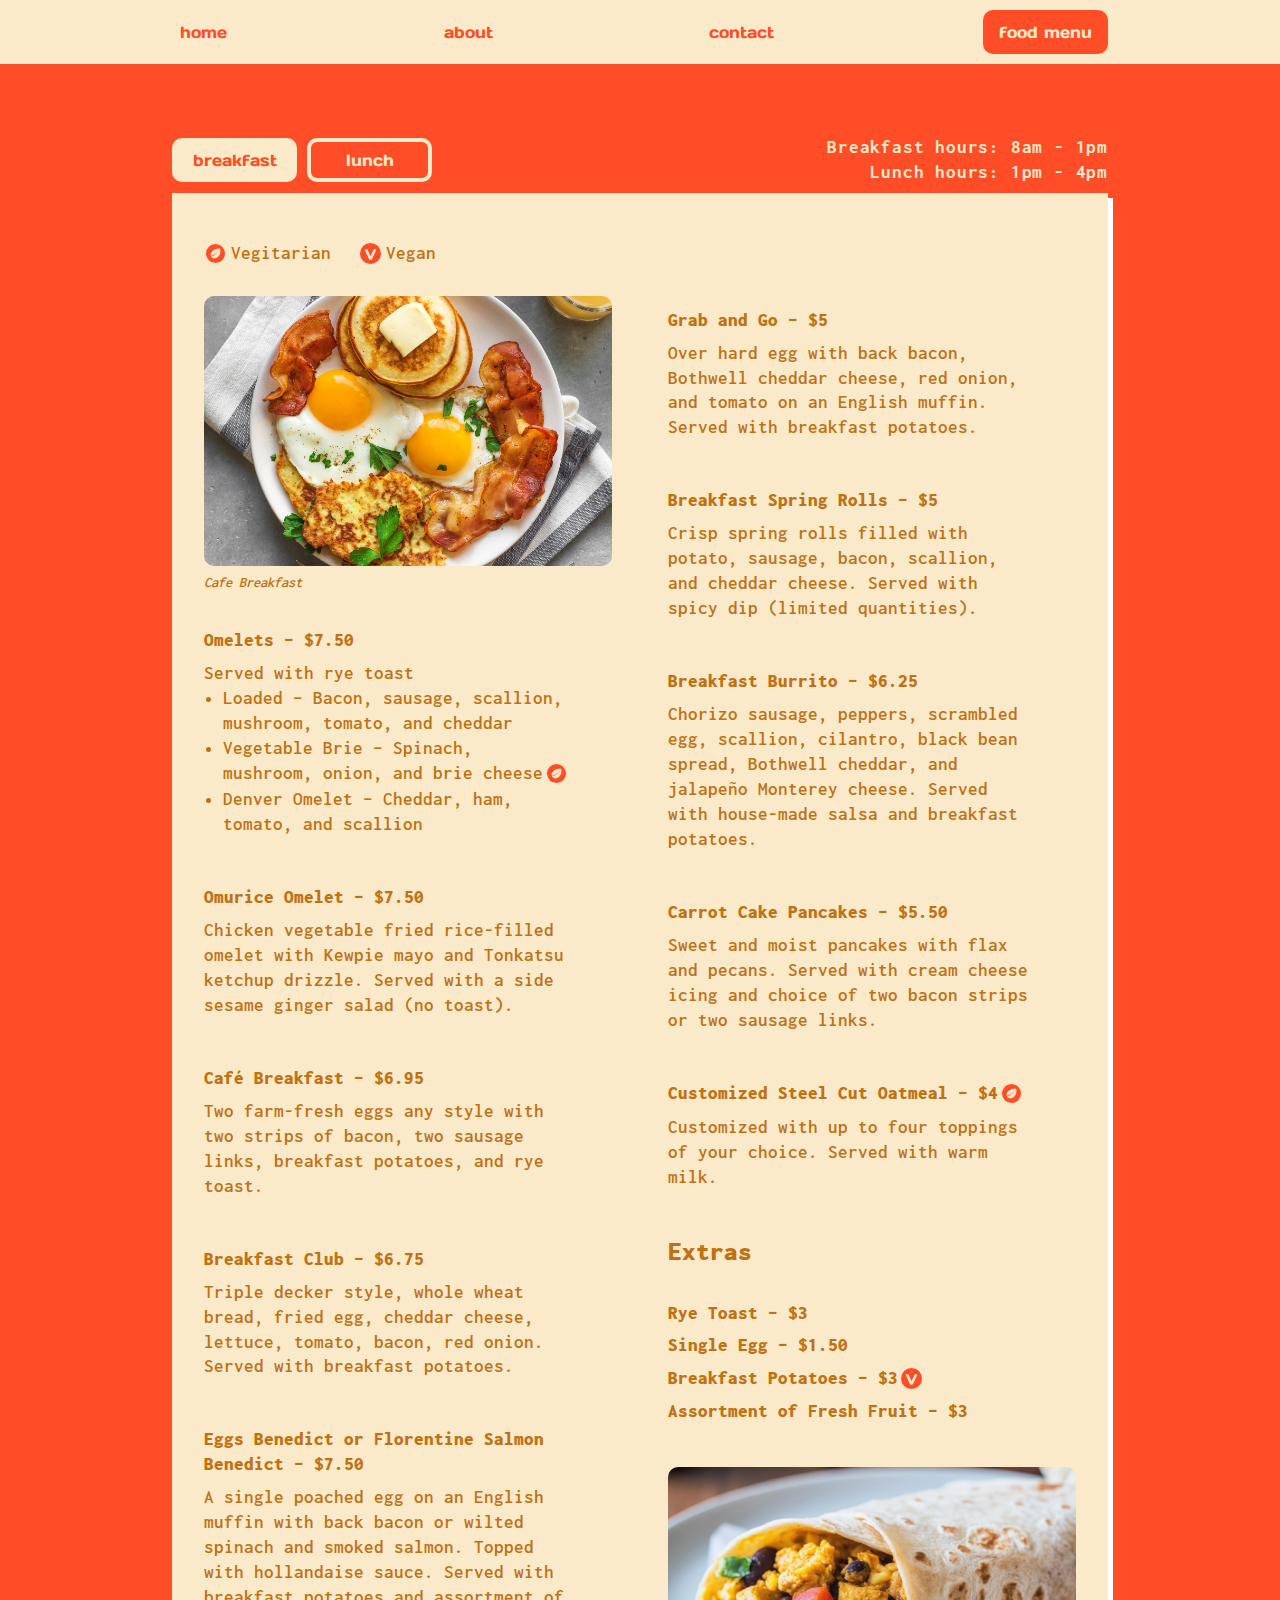
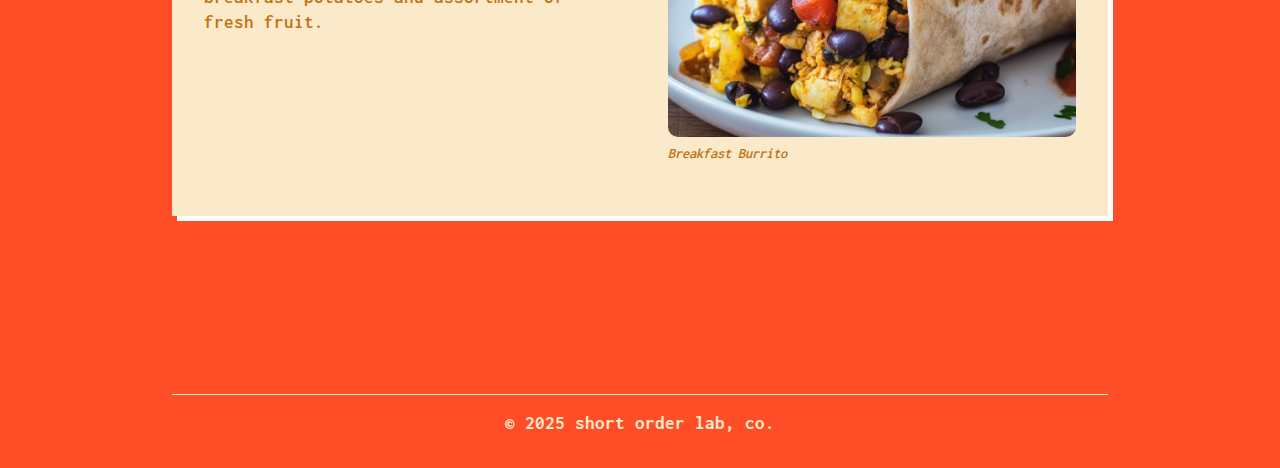
==== menu.html @ eeb4dd01 "init" ====
<!DOCTYPE html>
<html lang="en">
<head>
    <meta charset="UTF-8">
    <meta name="viewport" content="width=device-width, initial-scale=1.0">

    <title>Menu</title>

    <!-- favicon -->
    <link rel="icon" type="image/x-icon" href="images/favicon.png">

    <!-- google font -->
    <link rel="preconnect" href="https://fonts.googleapis.com">
    <link rel="preconnect" href="https://fonts.gstatic.com" crossorigin>
    <link href="https://fonts.googleapis.com/css2?family=Days+One&family=Inconsolata:wght@200..900&display=swap" rel="stylesheet">

    <!-- bootstrap and CSS link -->
    <link href="https://cdn.jsdelivr.net/npm/bootstrap@5.3.3/dist/css/bootstrap.min.css" rel="stylesheet" integrity="sha384-QWTKZyjpPEjISv5WaRU9OFeRpok6YctnYmDr5pNlyT2bRjXh0JMhjY6hW+ALEwIH" crossorigin="anonymous">
    <link href="style.css" rel="stylesheet">
    
</head>
<body class="alt-orange">
    
    <!-- navigation -->
    <nav class="navbar navbar-expand-md bg-body-tertiary fixed-top">
        <div class="container">
            
            <button class="navbar-toggler" type="button" data-bs-toggle="offcanvas" data-bs-target="#offcanvasNavbar" aria-controls="offcanvasNavbar" aria-label="Toggle navigation">
            <span class="navbar-toggler-icon"></span>
            </button>
            <div class="offcanvas offcanvas-start" tabindex="-1" id="offcanvasNavbar" aria-labelledby="offcanvasNavbarLabel">
                <div class="offcanvas-header">
                    <a type="button" class="btn btn-outline- food-btn-sm cust-active" href="menu.html">food menu</a>
                    <button type="button" class="btn-close me-1" data-bs-dismiss="offcanvas" aria-label="Close"></button>
                </div>
                <!-- had to use some javascript on the nav links since 'home' and 'about' are now on the same page. -->
                <div class="offcanvas-body">
                    <ul class="navbar-nav justify-content-between flex-grow-1 align-items-md-center ms-3 ms-md-0 navbar-offcanvas-custom">
                        <li class="nav-item">
                            <a class="nav-link" id="nav-home" aria-current="page" href="index.html">home</a>
                        </li>
                        <li class="nav-item pt-2 pt-md-0">
                            <a class="nav-link" id="nav-about" href="index.html#about">about</a>
                        </li>
                        <li class="nav-item pt-2 pt-md-0">
                            <a class="nav-link" href="contact.html">contact</a>
                        </li>
                        <li class="nav-item pt-2 pt-md-0">
                            <a type="button" class="btn btn-outline- food-btn-md cust-active" href="menu.html">food menu</a>
                        </li>
                    </ul>
                </div>
            </div>
            <a type="button" class="btn btn-outline- food-btn-sm cust-active" href="menu.html">food menu</a>
        </div>
    </nav>

    <!-- food menu -->
    <main class="container">

        <!-- hours / menu toggler -->
        <section class="menu-nav mb-3 mb-md-2">
            <div class="row align-items-center">

                <!-- hours -->
                <div class="col-12 col-md-6 order-md-2 mb-3 mb-md-0 text-md-end">
                    <p class="hours">Breakfast hours: 8am - 1pm</p>
                    <p class="hours">Lunch hours: 1pm - 4pm</p>
                </div>
                <!-- togglers - just using some basic js here to turn breakfast and lunch section on and off -->
                <div class="col-12 col-md-6">
                    <button onclick="switchMenu('break');" class="btn btn-outline- btn-beige active me-1" id="break-button">breakfast</button>
                    <button onclick="switchMenu('lunch');" class="btn btn-outline- btn-beige" id="lunch-button">lunch</button>
                </div>
    
            </div>
        </section>

        <!-- breakfast menu -->
        <section class="menu b-shadow px-3 py-5" id="breakfast">

            <!-- icon legend -->
            <div class="row mb-4">
                <div class="col">
                    <div class="px-3 p-alt d-flex justify-content-start gap-1">
                        <span><img class="m-l-icon" src="images/func-vegi.svg" alt="Vegitarian icon"></span>
                        <span class="m-legend me-4">Vegitarian</span>
                        <span><img class="m-l-icon" src="images/func-vegan.svg" alt="Vegan icon"></span>
                        <span class="m-legend">Vegan</span>
                    </div>
                </div>
            </div>

            <!-- menu items -->
            <div class="row row-cols-2 d-flex flex-column m-row-b row-gap-3">

                <div class="col-12 col-md-6">
                    <div class="con-content-fill px-3 py-1">
                        <img class="m-img mb-2" src="images/media-b-cafe.jpg" alt="A cafe breakfast.">
                        <p class="p-alt m-img-p"><em>Cafe Breakfast</em></p>
                    </div>
                </div>

                <div class="col-12 col-md-6">
                    <div class="p-3 m-text">
                        <p class="p-alt p-m-title pb-2">Omelets – $7.50</p>
                        <p class="p-alt p-m-body">Served with rye toast</p>
                        <ul class="p-alt p-m-body m-p-list">
                            <li>Loaded – Bacon, sausage, scallion, mushroom, tomato, and cheddar</li>
                            <li>Vegetable Brie – Spinach, mushroom, onion, and brie cheese<span><img class="m-icon" src="images/func-vegi.svg" alt="Vegitarian icon"></span></li>
                            <li>Denver Omelet – Cheddar, ham, tomato, and scallion</li>
                        </ul>
                    </div>
                </div>

                <div class="col-12 col-md-6">
                    <div class="p-3 m-text">
                        <p class="p-alt p-m-title pb-2">Omurice Omelet – $7.50</p>
                        <p class="p-alt p-m-body">Chicken vegetable fried rice-filled omelet with Kewpie mayo and Tonkatsu ketchup drizzle. Served with a side sesame ginger salad (no toast).</p>
                    </div>
                </div>

                <div class="col-12 col-md-6">
                    <div class="p-3 m-text">
                        <p class="p-alt p-m-title pb-2">Café Breakfast – $6.95</p>
                        <p class="p-alt p-m-body">Two farm-fresh eggs any style with two strips of bacon, two sausage links, breakfast potatoes, and rye toast.</p>
                    </div>
                </div>

                <div class="col-12 col-md-6">
                    <div class="p-3 m-text">
                        <p class="p-alt p-m-title pb-2">Breakfast Club – $6.75</p>
                        <p class="p-alt p-m-body">Triple decker style, whole wheat bread, fried egg, cheddar cheese, lettuce, tomato, bacon, red onion. Served with breakfast potatoes.</p>
                    </div>
                </div>

                <div class="col-12 col-md-6">
                    <div class="p-3 m-text">
                        <p class="p-alt p-m-title pb-2">Eggs Benedict or Florentine Salmon Benedict – $7.50</p>
                        <p class="p-alt p-m-body">A single poached egg on an English muffin with back bacon or wilted spinach and smoked salmon. Topped with hollandaise sauce. Served with breakfast potatoes and assortment of fresh fruit.</p>
                    </div>
                </div>

                <div class="col-12 col-md-6">
                    <div class="p-3 m-text">
                        <p class="p-alt p-m-title pb-2">Grab and Go – $5</p>
                        <p class="p-alt p-m-body">Over hard egg with back bacon, Bothwell cheddar cheese, red onion, and tomato on an English muffin. Served with breakfast potatoes.</p>
                    </div>
                </div>

                <div class="col-12 col-md-6">
                    <div class="p-3 m-text">
                        <p class="p-alt p-m-title pb-2">Breakfast Spring Rolls – $5</p>
                        <p class="p-alt p-m-body">Crisp spring rolls filled with potato, sausage, bacon, scallion, and cheddar cheese. Served with spicy dip (limited quantities).</p>
                    </div>
                </div>

                <div class="col-12 col-md-6">
                    <div class="p-3 m-text">
                        <p class="p-alt p-m-title pb-2">Breakfast Burrito – $6.25</p>
                        <p class="p-alt p-m-body">Chorizo sausage, peppers, scrambled egg, scallion, cilantro, black bean spread, Bothwell cheddar, and jalapeño Monterey cheese. Served with house-made salsa and breakfast potatoes.</p>
                    </div>
                </div>

                <div class="col-12 col-md-6">
                    <div class="p-3 m-text">
                        <p class="p-alt p-m-title pb-2">Carrot Cake Pancakes – $5.50</p>
                        <p class="p-alt p-m-body">Sweet and moist pancakes with flax and pecans. Served with cream cheese icing and choice of two bacon strips or two sausage links.</p>
                    </div>
                </div>

                <div class="col-12 col-md-6">
                    <div class="p-3 m-text">
                        <p class="p-alt p-m-title pb-2">Customized Steel Cut Oatmeal – $4<span><img class="m-icon" src="images/func-vegi.svg" alt="Vegitarian icon"></span></p>
                        <p class="p-alt p-m-body">Customized with up to four toppings of your choice. Served with warm milk.</p>
                    </div>
                </div>

                <div class="col-12 col-md-6">
                    <div class="p-3 m-text pb-0">
                        <h3 class="m-h">Extras</h3>
                    </div>
                </div>

                <div class="col-12 col-md-6">
                    <div class="p-3 m-text">
                        <p class="p-alt p-m-title m-text-extras pb-1">Rye Toast – $3<br>Single Egg – $1.50<br>Breakfast Potatoes – $3<span><img class="m-icon" src="images/func-vegan.svg" alt="Vegan icon"></span><br>Assortment of Fresh Fruit – $3</p>
                    </div>
                </div>

                <div class="col-12 col-md-6">
                    <div class="con-content-fill px-3 py-1">
                        <img class="m-img mb-2" src="images/media-b-burrito.jpg" alt="A breakfast burrito.">
                        <p class="p-alt m-img-p"><em>Breakfast Burrito</em></p>
                    </div>
                </div>

            </div>

        </section>

        <!-- lunch menu -->
        <section class="menu b-shadow px-3 py-5 menu-disabled" id="lunch">

            <!-- icon legend -->
            <div class="row mb-4">
                <div class="col">
                    <div class="px-3 p-alt d-flex justify-content-start gap-1">
                        <span><img class="m-l-icon" src="images/func-vegi.svg" alt="Vegitarian icon"></span>
                        <span class="m-legend me-4">Vegitarian</span>
                        <span><img class="m-l-icon" src="images/func-vegan.svg" alt="Vegan icon"></span>
                        <span class="m-legend">Vegan</span>
                    </div>
                </div>
            </div>
            <div class="row row-cols-2 d-flex flex-column m-row-l row-gap-3">

                <div class="col-12 col-md-6">
                    <div class="con-content-fill px-3 py-1">
                        <img class="m-img mb-2" src="images/media-l-burger.jpg" alt="A gourmet burger.">
                        <p class="p-alt m-img-p"><em>The 504 Burger</em></p>
                    </div>
                </div>

                <div class="col-12 col-md-6">
                    <div class="p-3 m-text">
                        <p class="p-alt p-m-title pb-2">Lunch Special – $9</p>
                        <p class="p-alt p-m-body">Ask about today’s feature. Subject to availability.</p>
                    </div>
                </div>

                <div class="col-12 col-md-6">
                    <div class="p-3 m-text pb-0">
                        <h3 class="m-h">Salads</h3>
                    </div>
                </div>

                <div class="col-12 col-md-6">
                    <div class="p-3 m-text">
                        <p class="p-alt p-m-title pb-2">Santa Fe Caesar – $6</p>
                        <p class="p-alt p-m-body">Crisp romaine with Mexican-inspired dressing, grated parmesan, and tortilla crisps. Add warmed grilled chicken for $3.</p>
                    </div>
                </div>

                <div class="col-12 col-md-6">
                    <div class="p-3 m-text pb-0">
                        <h3 class="m-h">Lunch Plates</h3>
                    </div>
                </div>

                <div class="col-12 col-md-6">
                    <div class="p-3 m-text">
                        <p class="p-alt p-m-title pb-2">Clubhouse Sandwich – $10</p>
                        <p class="p-alt p-m-body">House-roasted turkey breast, bacon, vine ripened tomatoes, and shaved lettuce. Served on toasted whole wheat.</p>
                    </div>
                </div>

                <div class="col-12 col-md-6">
                    <div class="p-3 m-text">
                        <p class="p-alt p-m-title pb-2">Rueben – $9.50</p>
                        <p class="p-alt p-m-body">Corned beef, sauerkraut, dressing, and Bothwell Swiss cheese. Choice of open-faced or closed.</p>
                    </div>
                </div>

                <div class="col-12 col-md-6">
                    <div class="p-3 m-text">
                        <p class="p-alt p-m-title pb-2">The 504 Burger – $10</p>
                        <p class="p-alt p-m-body">1/4-pound patty with “Carolina Cheese Caviar”, shaved lettuce, herb mayo, and crispy onion.</p>
                    </div>
                </div>

                <div class="col-12 col-md-6">
                    <div class="p-3 m-text">
                        <p class="p-alt p-m-title pb-2">Mushroom Swiss Burger – $10</p>
                        <p class="p-alt p-m-body">1/4-pound patty with roasted garlic mayo, caramelized onion and mushroom blend, Swiss cheese, lettuce, and tomato.</p>
                    </div>
                </div>

                <div class="col-12 col-md-6">
                    <div class="p-3 m-text">
                        <p class="p-alt p-m-title pb-2">Fish and Chips – $9.50</p>
                        <p class="p-alt p-m-body">Beer battered pickerel pieces, crisp coleslaw, and tartar sauce.</p>
                    </div>
                </div>

                <div class="col-12 col-md-6">
                    <div class="p-3 m-text">
                        <p class="p-alt p-m-title pb-2">Deli Chicken Fingers – $9.50</p>
                        <p class="p-alt p-m-body">Crispy buttermilk chicken tenders with honey dill and crisp coleslaw.</p>
                    </div>
                </div>

                <div class="col-12 col-md-6">
                    <div class="p-3 m-text">
                        <p class="p-alt p-m-title pb-2">Cuban Sandwich Melt – $9.50</p>
                        <p class="p-alt p-m-body">Honey ham, shaved roast pork, Genoa salami, Manitoba Smak Dab mustard, pickles, and Bothwell Swiss.</p>
                    </div>
                </div>

                <div class="col-12 col-md-6">
                    <div class="p-3 m-text">
                        <p class="p-alt p-m-title pb-2">East Meets West Poutine – $9.50</p>
                        <p class="p-alt p-m-body">House fries topped with Bothwell curds, provolone, gravy, Gochujang sauce glazed popcorn chicken, kimchi style slaw, and wasabi sesame seeds.</p>
                    </div>
                </div>

                <div class="col-12 col-md-6">
                    <div class="p-3 m-text">
                        <p class="p-alt p-m-title pb-2">Pork Banh Mi Sandwich – $9.50</p>
                        <p class="p-alt p-m-body">Shaved roast pork, pate, sriracha mayo, cucumber slices, pickled vegetables, cilantro, and lime.</p>
                    </div>
                </div>

                <div class="col-12 col-md-6">
                    <div class="p-3 m-text">
                        <p class="p-alt p-m-title pb-2">Steak and Mushroom Omelet – $8.50</p>
                        <p class="p-alt p-m-body">Three egg omelet filled with grilled sirloin, mushroom, onion, and Bothwell smoked gouda cheese. Topped with chimichurri sauce.</p>
                    </div>
                </div>

                <div class="col-12 col-md-6">
                    <div class="p-3 m-text">
                        <p class="p-alt p-m-title pb-2">Chicken Quesadilla – $9</p>
                        <p class="p-alt p-m-body">Grilled chicken, peppers, scallion, cilantro, corn, and Bothwell jalapeño Monterey and cheddar cheese. Served with house-made salsa and sour cream. (Vegetarian without chicken)</p>
                    </div>
                </div>

                <div class="col-12 col-md-6">
                    <div class="p-3 m-text">
                        <p class="p-alt p-m-title pb-2">Goat Cheese Quesadilla – $8.50<span><img class="m-icon" src="images/func-vegi.svg" alt="Vegitarian icon"></span></p>
                        <p class="p-alt p-m-body">Tortilla, caramelized onion and triple mushroom, spinach, goat cheese, cheddar, and Monterey cheese with roasted red pepper coulis dip. (Vegetarian)</p>
                    </div>
                </div>

                <div class="col-12 col-md-6">
                    <div class="p-3 m-text pb-0">
                        <h3 class="m-h">Extras</h3>
                    </div>
                </div>

                <div class="col-12 col-md-6">
                    <div class="p-3 m-text">
                        <p class="p-alt p-m-title m-text-extras pb-1">Crisp Onion Rings – $4<br>Substitute Onion Rings for Fries – $2<br>House-made Peppered Fries – $4<br>Gravy – $1.50<br>Two Bacon Strips for Burger – $2</p>
                    </div>
                </div>

                <div class="col-12 col-md-6">
                    <div class="con-content-fill px-3 py-1">
                        <img class="m-img mb-2" src="images/media-l-fish.jpg" alt="A plate of fish and chips">
                        <p class="p-alt m-img-p"><em>Fish and Chips</em></p>
                    </div>
                </div>

            </div>

        </section>

    </main>

    <!-- footer -->
    <div class="container footer-top">
        <footer class="d-flex flex-wrap justify-content-center align-items-center py-3 mt-5 border-top cust-footer">
            <p class="col-12 mb-3 text-body-secondary text-center alt-beige-c">© 2025 short order lab, co.</p>
        </footer>
    </div>

    <!-- bootstrap scripts -->
    <script src="https://cdn.jsdelivr.net/npm/@popperjs/core@2.11.8/dist/umd/popper.min.js" integrity="sha384-I7E8VVD/ismYTF4hNIPjVp/Zjvgyol6VFvRkX/vR+Vc4jQkC+hVqc2pM8ODewa9r" crossorigin="anonymous"></script>
    <script src="https://cdn.jsdelivr.net/npm/bootstrap@5.3.3/dist/js/bootstrap.min.js" integrity="sha384-0pUGZvbkm6XF6gxjEnlmuGrJXVbNuzT9qBBavbLwCsOGabYfZo0T0to5eqruptLy" crossorigin="anonymous"></script>

    <!-- custom script -->
    <script src="script.js"></script>

</body>
</html>
---- style.css ----
/* CSS reset - taken from: https://www.digitalocean.com/community/tutorials/css-minimal-css-reset */

html {
    box-sizing: border-box;
    font-size: 16px;
}
  
*, *:before, *:after {
    box-sizing: inherit;
}
  
body, h1, h2, h3, h4, h5, h6, p, ol, ul {
    margin: 0;
    padding: 0;
    font-weight: normal;
}
  
ol, ul {
    list-style: none;
}
  
img {
    max-width: 100%;
    height: auto;
}
/* End of CSS reset */


:root {
    --bs-body-color: #FF4E27;
    --bs-body-bg: #FBEACA;
    --bs-body-color-rgb: rgb(255, 78, 39);
    --bs-body-bg-rgb: rgb(251, 234, 202);

    --bs-secondary-color: var(--bs-body-color);
    --bs-secondary-bg: var(--bs-body-bg);
    --bs-secondary-color-rgb: var(--bs-body-color-rgb);
    --bs-secondary-bg-rgb: var(--bs-body-bg-rgb);

    --bs-tertiary-color: var(--bs-body-color);
    --bs-tertiary-bg: var(--bs-body-bg);
    --bs-tertiary-color-rgb: var(--bs-body-color-rgb);
    --bs-tertiary-bg-rgb: var(--bs-body-bg-rgb);

    --bs-emphasis-color: var(--bs-body-bg);
    --bs-border-color: var(--bs-body-color);
    --border-color: var(--bs-body-color);
    --bs-emphasis-color-rgb: var(--bs-body-bg-rgb);
    --bs-border-color-rgb: var(--bs-body-color-rgb);

    --bs-primary: var(--bs-body-color);
    --bs-primary-rbg: var(--bs-body-color-rgb);
    --bs-primary-bg-subtle: var(--bs-body-color);
    --bs-primary-border-subtle: var(--bs-body-color);
    --bs-primary-text-emphasis: var(--bs-body-color);

    --bs-btn-active-color: var(--box-shadow-color);

    --box-shadow-color: white;

    --p-alt: #C17112;
    --p-alt-placeholder: #DEC390;

    --orange-alt: #D94719;
}

/* I set the header font as the body font so it would overwrite bootstrap elements, since I'm only replacing those elements with the header font, this saves me some headache */
body {
    font-family: "Days One", sans-serif;
    font-weight: 400;
    font-style: normal;

    background-color: var(--bs-body-bg);
    
}

.alt-orange {
    background-color: var(--bs-body-color);
}
.alt-beige {
    background-color: var(--bs-body-bg);
}
.alt-orange-c {
    color: var(--bs-body-color)!important;
}
.alt-beige-c {
    color: var(--bs-body-bg)!important;
}

.b-shadow {
    box-shadow: 5px 5px 0 var(--box-shadow-color);
}


/* --- navbar --- */

nav.navbar {
    background-color: var(--bs-body-bg)!important;
}

/* button styling */
.btn-outline- {
    border: 4px solid var(--bs-body-color);

    border-radius: 10px;
}
.btn-outline-:hover {
    border: 4px solid var(--bs-body-color);

    background-color: var(--bs-body-color);
    color: var(--bs-body-bg);
}
.btn-outline-:active {
    background-color: var(--orange-alt)!important;
    border-color: var(--orange-alt)!important;
    color: var(--box-shadow-color);
}


/* navlink styling */
.nav-link {
    border-bottom: 4px solid transparent;

    padding-top: 12px;
}
.nav-link.active {
    border-bottom: 4px solid var(--bs-body-color);
}
.nav-link:hover {
    border-bottom: 4px solid var(--bs-body-color);

    transition: 0.2s;
}
.navbar-offcanvas-custom {
    padding-right: 7%;
}


/* nav toggle styling */
.navbar-toggler-icon {
    background-image: url(images/nav-ham.svg);

    transition: 0.2s;
}
.navbar-toggler-icon:hover {
    opacity: 0.75;

    transition: 0.2s;
}


/* close button styling */
.btn-close {
    background: transparent url(images/nav-ham-x.svg) center/1.3em auto no-repeat;

    opacity: 1;

    transition: 0.2s;
}
.btn-close:focus {
    box-shadow: 0 0 0 0.25rem var(--bs-body-color);
}
.btn-close:hover {
    transition: 0.2s;
}


/* off canvas panel styling */
.offcanvas.offcanvas-start {
    width: 350px;
    border-right: none;
}
.offcanvas-backdrop {
    background-color: #96381f;
}
.offcanvas-backdrop.show {
    opacity: 0.7;
}


/* food menu button switching */
.food-btn-md {
    display: none;
}
.food-btn-sm {
    display: inline-block;
}


/* --- hero page ---  */

.hero {
    height: 80vw;

    margin-top: 20vh;

    display: grid;

    grid-template-columns: 50% 50%;
    grid-template-rows: repeat(5, 20%);

    margin-bottom: 60%;
}

h1.hero-text {
    font-size: 17vw;
    letter-spacing: .2rem;

    line-height: 1;

    opacity: 0.0;
    animation-name: hero-img-intro;
    animation-fill-mode: forwards;
    animation-delay: 0.1s;
}
.hero-text-short {
    grid-row: 1;
    grid-column: 1;

    animation-duration: 0.6s;
}
.hero-text-order {
    grid-row: 2;
    grid-column: 1;

    animation-duration: 0.8s;
}
.hero-text-lab {
    grid-row: 3;
    grid-column: 1;

    animation-duration: 1s;
}
.hero-kern {
    visibility: hidden;
    font-size: 0.5%;
}

.hero-img {
    grid-row: 3 / 6;
    grid-column: 1 / 3;

    width: 100%;

    padding-top: 15%;
    padding-left: 25%;
    padding-right: 7%;

    z-index: 51;

    transform: translateY(-40px); opacity: 0.0;
    animation-name: hero-img-intro;
    animation-duration: 0.9s;
    animation-fill-mode: forwards;
    animation-delay: 0.1s;
}
.hero-bg-container {
    grid-row: 2 / 6;
    grid-column: 1 / 3;

    padding-left: 49%;

    position: relative;
    top: 30%;

    z-index: 50;
}
.hero-img-bg {

    background-color: var(--bs-body-color);

    width: 100%;
    height: 100%;
}

@keyframes hero-img-intro {
    0% {transform: translateY(-40px); opacity: 0.0;}
    60% {opacity: 1.0;}
    100% {transform: translateY(0px); opacity: 1.0;}

}


/* --- about --- */

#about {
    scroll-margin-top: 100px;
}

h2 {
    font-size: 1.1rem;
    letter-spacing: 0.12rem;

    color: var(--bs-body-bg);
}
p {
    font-family: "Inconsolata", monospace;

    font-weight: bold;
    
    font-size: 1.2rem;
    line-height: 130%;
    letter-spacing: 0;

    color: var(--bs-body-bg);
}
.cust-con {
    background-color: var(--bs-body-color);

    margin-bottom: 100px;
}
.con-content {

    min-width: 100%;
    min-height: 100%;

}
.con-content-fill {
    width: 100%;
    height: 100%;
}
.con-content-fill img {
    height: 100%;
    width: 100%;

    object-fit: cover;

    border: 4px solid var(--bs-body-bg);
    border-radius: 10px;
}

/* --- map --- */

a.cus-link {
    color: var(--bs-body-bg);

    font-family: "Inconsolata", monospace;
    font-weight: bold;

    font-size: 1.2rem;
    line-height: 130%;
    letter-spacing: 0;

    display: inline !important;

    color: var(--bs-body-bg);
}

.img-map {
    min-height: 300px;
}


/* --- contact --- */

.contact {
    margin-top: 15vh;
    background-color: var(--bs-body-bg);
}

.p-alt {
    color: var(--p-alt);
}

.cust-form {
    background-color: var(--box-shadow-color);
    color: var(--p-alt);

    border: 4px solid var(--p-alt-placeholder);
    border-radius: 10px;

    font-family: "Inconsolata", monospace;

    font-weight: bold;
    
    font-size: 1.2rem;
    line-height: 130%;
    letter-spacing: 0;
}
.cust-form::placeholder {
    color: var(--p-alt-placeholder);
}
.form-control:focus {
    border-color: var(--bs-body-color);
    box-shadow: 0 0 0.25rem var(--bs-body-color);

    background-color: var(--box-shadow-color);

    color: var(--p-alt);
}
textarea.cust-form {
    max-height: 250px;
    min-height: 100px;
}

.cust-button {
    background-color: var(--bs-body-bg);
    border-color: var(--bs-body-color);

    color: var(--bs-body-color);

    border: 4px solid var(--bs-body-color);
    border-radius: 10px;

    min-width: 125px;

    
}
.cust-button:hover {
    background-color: var(--bs-body-color);
    border-color: var(--bs-body-color);

    color: var(--bs-body-bg);
}
.cust-button:active {
    background-color: var(--orange-alt)!important;
    border-color: var(--orange-alt)!important;
}
.cust-button:focus-visible {
    background-color: var(--orange-alt);
    border-color: var(--orange-alt);
    box-shadow: 0 0 0.25rem var(--bs-body-color);
}

.email-link {
    color: var(--p-alt);
}

/* --- footer --- */

.cust-footer {
    border-top-color: var(--bs-body-bg)!important;
}
.footer-top {
    padding-top: 130px;
}


/* --- food menu --- */

a.cust-active {
    background-color: var(--bs-body-color);
    color: var(--bs-body-bg);
}
button.cust-active {
    background-color: var(--bs-body-color);
    color: var(--bs-body-bg);
}
section.menu-nav {
    margin-top: 15vh;
}

section.menu {
    background-color: var(--bs-body-bg);
}

.m-row-b {
    max-height: 100%;

    overflow: hidden;
}
.m-row-l {
    max-height: 100%;

    overflow: hidden;
}

button.btn-beige {
    border-color: var(--bs-body-bg);
    color: var(--bs-body-bg);

    min-width: 125px;
}
button.btn-beige:hover {
    background-color: var(--bs-body-bg);
    border-color: var(--bs-body-bg);
    color: var(--bs-body-color);
}
button.btn-beige.active {
    background-color: var(--bs-body-bg);
    border-color: var(--bs-body-bg);
    color: var(--bs-body-color);
}
button.btn-beige:active {
    background-color: var(--bs-body-bg)!important;
    border-color: var(--bs-body-bg)!important;
    color: var(--bs-body-color)!important;
}

p.hours {
    letter-spacing: 0.05rem;
}


.menu-disabled {
    display: none!important;
}

.m-legend {
    font-family: "Inconsolata", monospace;

    font-weight: 600;
    
    font-size: 1.2rem;
    line-height: 130%;
    letter-spacing: 0;
}
.m-l-icon {
    padding-bottom: 3px;
}
.m-icon {
    padding-bottom: 2px;
    padding-left: 2px;
}
.p-m-title {
    font-weight: 1000;
}
.p-m-body {
    font-family: "Inconsolata", monospace;

    font-weight: 600;
    
    font-size: 1.2rem;
    line-height: 130%;
    letter-spacing: 0;
}
.m-text {
    max-width: 400px;
}
.m-text-extras {
    line-height: 170%;
}
h3.m-h {
    font-family: "Inconsolata", monospace;

    font-weight: 1000;
    
    font-size: 1.7rem;
    line-height: 100%;
    letter-spacing: 0;

    color: var(--p-alt);


}
.m-img {
    border-width: 0px !important;
    max-height: 270px;
}
.m-img-p {
    font-size: 0.9rem;
    font-weight: 600;
}
.m-p-list {
    list-style: inside;
    list-style-position: outside;
    margin-left: 1em;
}

/* new stuff */

.form-end {
    display: flex;
    gap: 1rem;
}

.badge {
    padding: 1rem;

    max-height: 44px;

    border-radius: 10px;

    font-size: 1rem;
    text-align: center;
    display: flex;
    align-items: center;
    justify-content: center;
}

.badge.success {
    background-color: rgb(60 255 151 / 20%);
    border: 4px solid rgb(147 221 147);
    color: #009a00;
}

.badge.error {
    background-color: rgb(255 106 106 / 19%);
    border: 4px solid rgb(255, 172, 166);
    color: #ba1313;
}
input.error, textarea.error {
    border-color: rgb(255, 71, 71);
}
input.error::placeholder, textarea.error::placeholder {
    color: rgb(255, 71, 71);
}
input.error-clickoff, textarea.error-clickoff {
    background-color: rgb(255 106 106 / 19%);
}

.display-none {
    display: none;
    transition: 0.4s;
}


/* --- media queries --- */

@media (min-width: 576px) {

    /* hero page */
    .hero {
        height: 400px;

        margin-bottom: 300px;
    }
    h1.hero-text {
        font-size: 5rem;
    }
    .hero-img {
        padding-top: 10%;
        padding-left: 28%;
        padding-right: 7%;
    }
    .hero-bg-container {
        padding-left: 42%;
    }

    /* about */
    h2 {
        font-size: 1.5rem;
    }

}

@media (min-width: 768px) {

    /* food menu button switching */
    .food-btn-sm {
        display: none;
    }
    .food-btn-md {
        display: inline-block;
    }

    /* off canvas items styling */
    .navbar-offcanvas-custom {
        padding-right: 0;
    }

    /* hero page */
    .hero {
        height: 475px;


    }
    h1.hero-text {
        font-size: 6.5rem;
    }
    .hero-img {
        padding-top: 7%;
        padding-left: 30%;
        padding-right: 10%;
    }
    .hero-bg-container {
        padding-left: 40%;
    }

    /* menu */
    .m-row-b {
        max-height: 1600px;
    }
    .m-row-l {
        max-height: 2000px;
    }

}

@media (min-width: 992px) {

    /* hero page */
    .hero {
        height: 550px;
        margin-top: 23vh;
        margin-bottom: 140px;
    }
    h1.hero-text {
        font-size: 7rem;
    }
    .hero-bg-container {
        grid-row: 1 / 6;
        grid-column: 2;
    
        padding: 20px;
        padding-top: 0;
        padding-left: 30px;

        top: 0;
    
    }
    .hero-img {
        grid-row: 2 / 6;
        grid-column: 1 / 3;

        padding-top: 3%;
        padding-left: 44%;
        padding-right: 4%;
    }

    /* menu */
    .m-row-b {
        max-height: 1500px;
    }
    .m-row-l {
        max-height: 1800px;
    }

}

@media (min-width: 1200px) {

    /* disabling bootstrap xl */
    .container {
        max-width: 960px;
    }
    
}

@media (min-width: 1400px) {

    /* disabling bootstrap xxl */
    .container {
        max-width: 960px;
    }
    
}
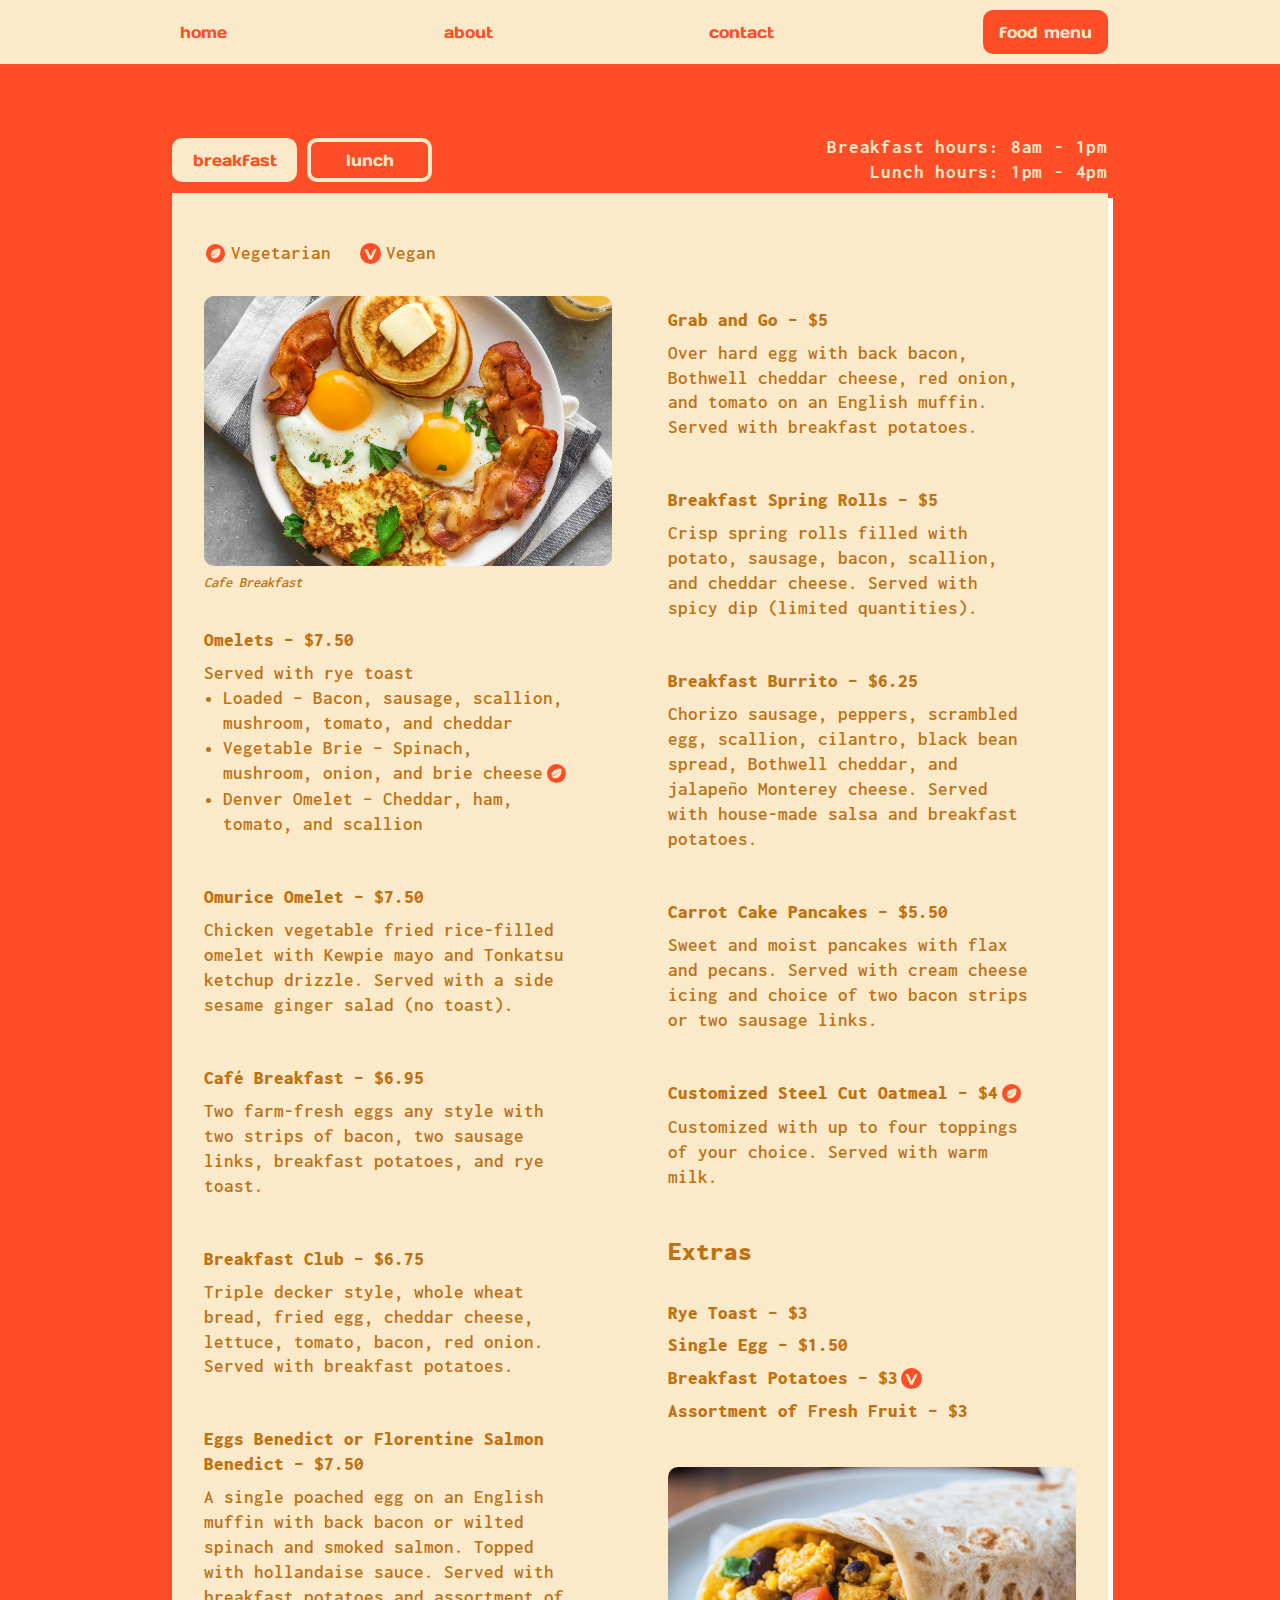
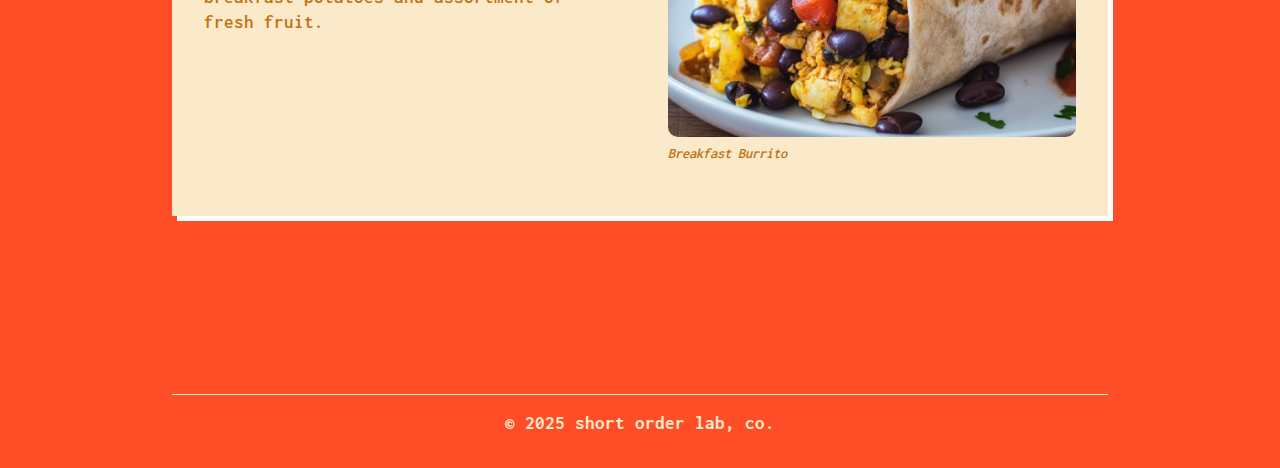
==== commit e09950ab: "spelling fixes" ====
--- a/menu.html
+++ b/menu.html
@@ -84,7 +84,7 @@
                 <div class="col">
                     <div class="px-3 p-alt d-flex justify-content-start gap-1">
                         <span><img class="m-l-icon" src="images/func-vegi.svg" alt="Vegitarian icon"></span>
-                        <span class="m-legend me-4">Vegitarian</span>
+                        <span class="m-legend me-4">Vegetarian</span>
                         <span><img class="m-l-icon" src="images/func-vegan.svg" alt="Vegan icon"></span>
                         <span class="m-legend">Vegan</span>
                     </div>
